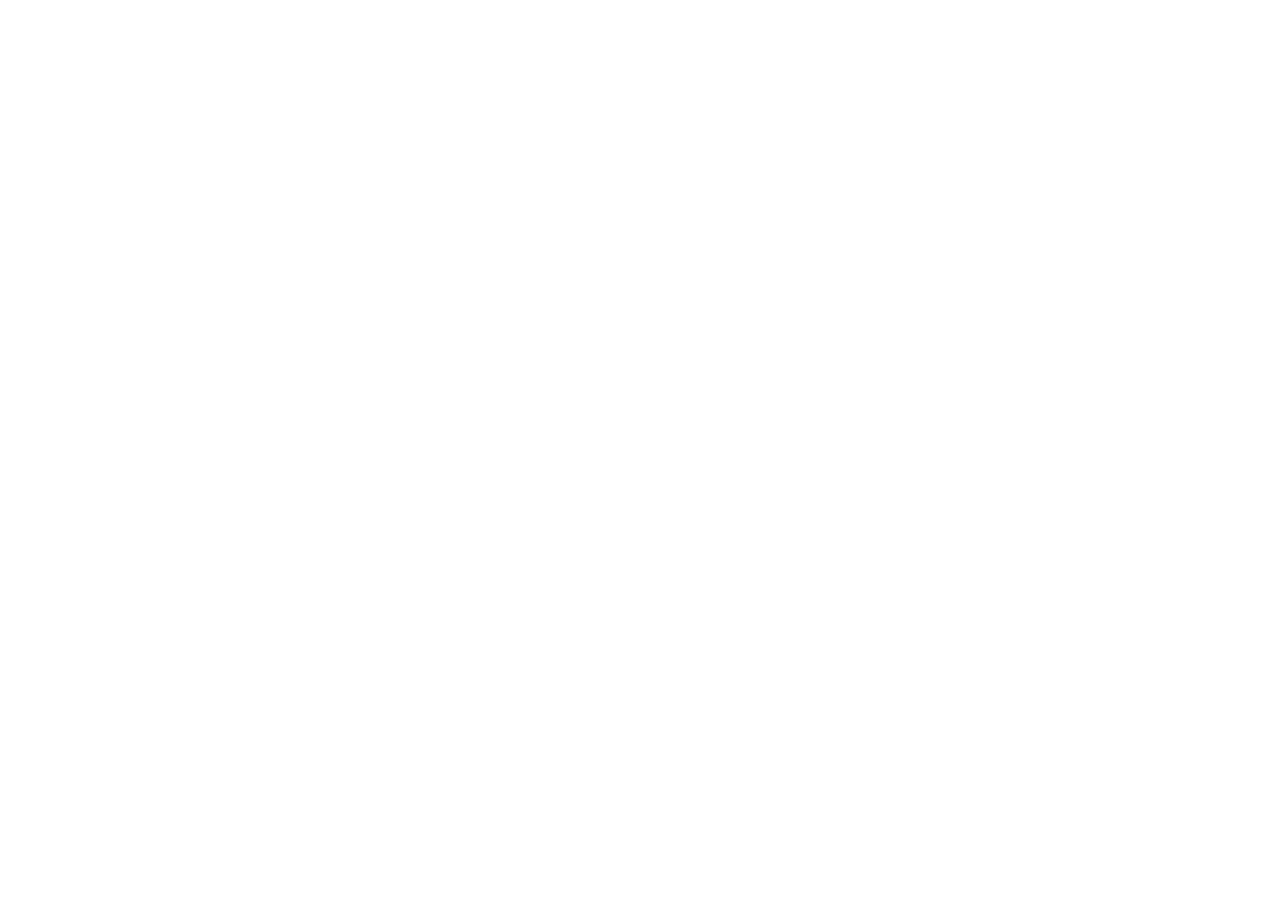
==== index.html @ 8da7e642 "0commit" ====
<!DOCTYPE html>
<html lang="en">
<head>
    <meta charset="UTF-8">
    <meta http-equiv="X-UA-Compatible" content="IE=edge">
    <meta name="viewport" content="width=device-width, initial-scale=1.0">
    <title>Document</title>
</head>
<body>
    
</body>
</html>
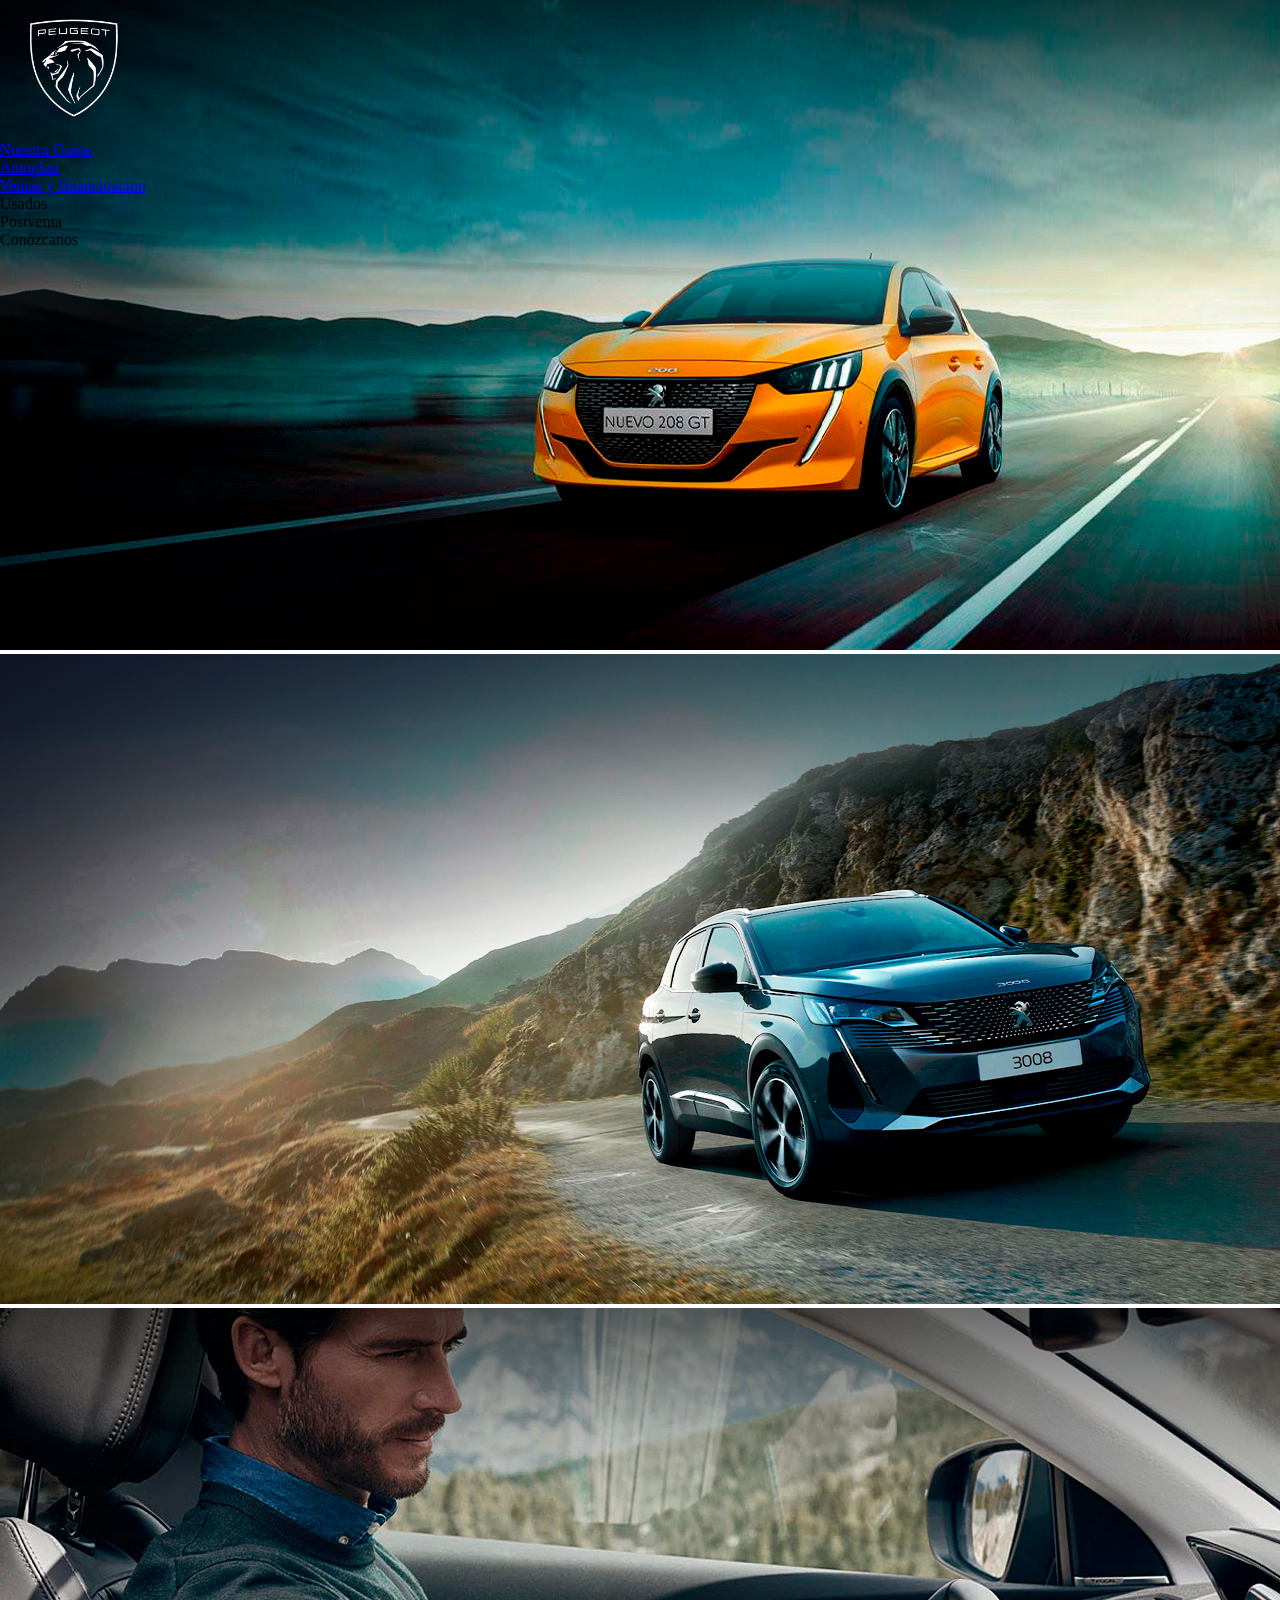
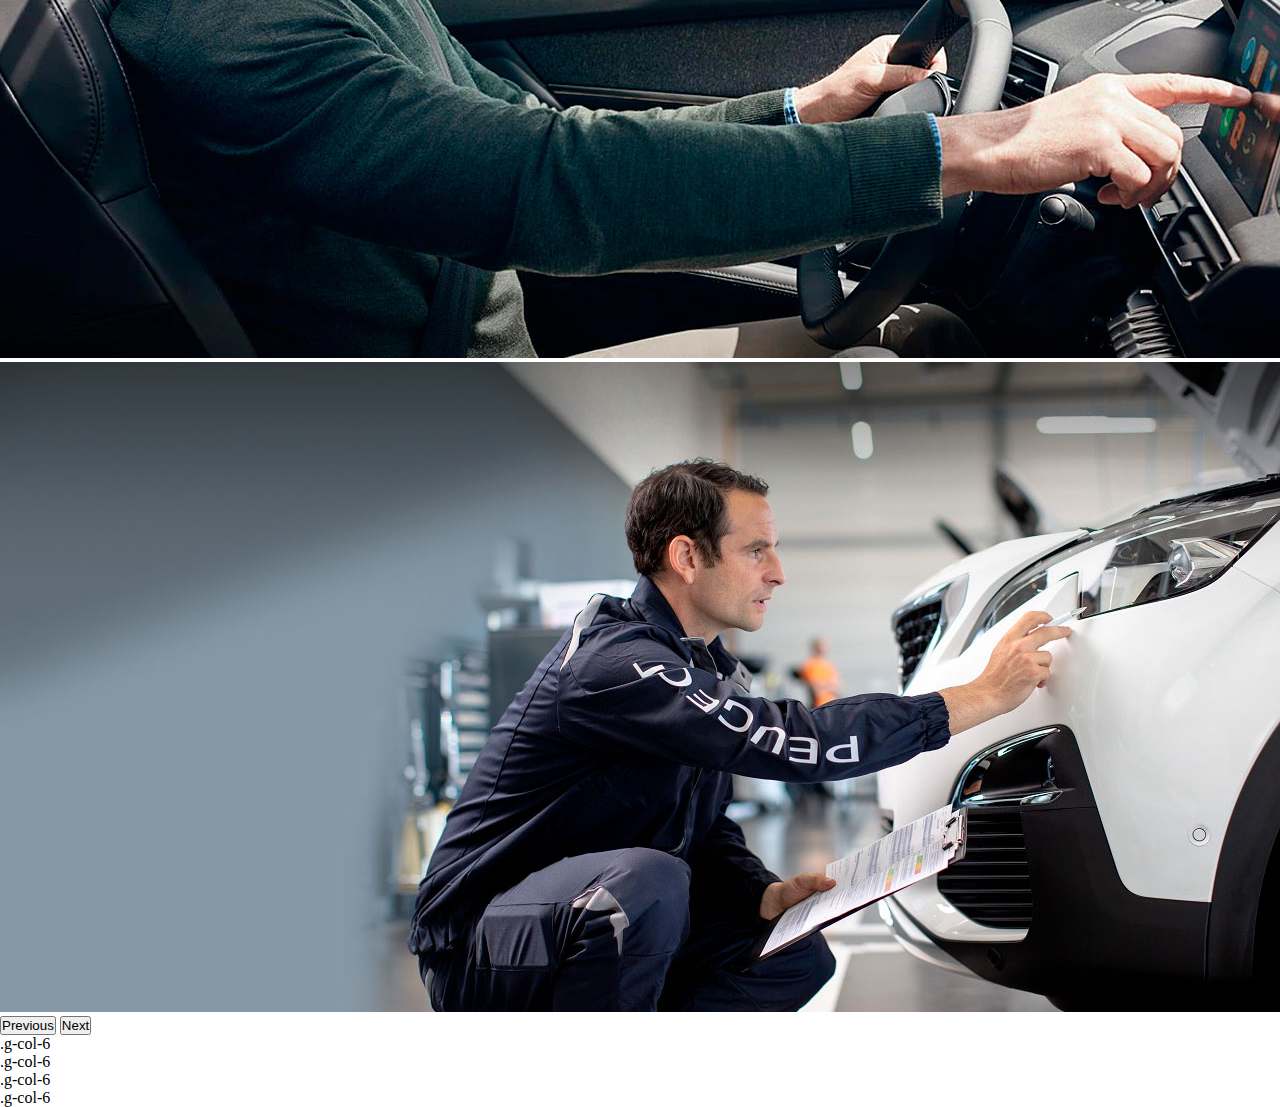
==== commit b09fd446: "1commit" ====
--- a/index.html
+++ b/index.html
@@ -4,9 +4,71 @@
     <meta charset="UTF-8">
     <meta http-equiv="X-UA-Compatible" content="IE=edge">
     <meta name="viewport" content="width=device-width, initial-scale=1.0">
-    <title>Document</title>
+    <link rel="icon" type="image/png" href="images/logo.png">
+    <link href="https://cdn.jsdelivr.net/npm/bootstrap@5.1.3/dist/css/bootstrap.min.css" rel="stylesheet" integrity="sha384-1BmE4kWBq78iYhFldvKuhfTAU6auU8tT94WrHftjDbrCEXSU1oBoqyl2QvZ6jIW3" crossorigin="anonymous">
+    <script src="https://cdn.jsdelivr.net/npm/bootstrap@5.1.3/dist/js/bootstrap.bundle.min.js" integrity="sha384-ka7Sk0Gln4gmtz2MlQnikT1wXgYsOg+OMhuP+IlRH9sENBO0LRn5q+8nbTov4+1p" crossorigin="anonymous"></script>
+    <link rel="stylesheet" href="index.css">
+    <title>Peugeot</title>
 </head>
 <body>
-    
+    <div class="container-fluid">
+        <nav class="nav">
+            <img src="images/logo.png" class="img-fluid " alt="...">
+            <ul class="list-group list-group-horizontal d-flex p-2 bd-highlight align-items-start">
+                <li class="list-group-item bg-transparent">
+                  <a class="nav-link" aria-current="page" href="#">Nuestra Gama</a>
+                </li>
+                <li class="list-group-item bg-transparent">
+                  <a class="nav-link" href="#">Autoplan</a>
+                </li>
+                <li class="list-group-item bg-transparent">
+                  <a class="nav-link" href="#">Ventas y financioacion</a>
+                </li>
+                <li class="list-group-item bg-transparent">
+                  <a class="nav-link">Usados</a>
+                </li>
+                <li class="list-group-item bg-transparent">
+                  <a class="nav-link">Postventa</a>
+                </li>
+                <li class="list-group-item bg-transparent">
+                  <a class="nav-link">Conózcanos</a>
+                </li>
+              </ul>
+        </nav>
+        <div id="carouselExampleControls" class="carousel slide" data-bs-ride="carousel">
+            <div class="carousel-inner">
+              <div class="carousel-item active">
+                <img src="images/208.jpg" class="d-block w-100" alt="...">
+              </div>
+              <div class="carousel-item">
+                <img src="images/3008.jpg" class="d-block w-100" alt="...">
+              </div>
+              <div class="carousel-item">
+                <img src="images/manejo.jpg" class="d-block w-100" alt="...">
+              </div>
+              <div class="carousel-item">
+                <img src="images/taller.jpg" class="d-block w-100" alt="...">
+              </div>
+            </div>
+            <button class="carousel-control-prev" type="button" data-bs-target="#carouselExampleControls" data-bs-slide="prev">
+              <span class="carousel-control-prev-icon" aria-hidden="true"></span>
+              <span class="visually-hidden">Previous</span>
+            </button>
+            <button class="carousel-control-next" type="button" data-bs-target="#carouselExampleControls" data-bs-slide="next">
+              <span class="carousel-control-next-icon" aria-hidden="true"></span>
+              <span class="visually-hidden">Next</span>
+            </button>
+          </div>
+    </div>
+    <main>  
+        <div class="grid">
+            <div class="g-col-6">.g-col-6</div>
+            <div class="g-col-6">.g-col-6</div>
+          
+            <div class="g-col-6">.g-col-6</div>
+            <div class="g-col-6">.g-col-6</div>
+          </div>
+    </main>
+
 </body>
 </html>--- a/index.css
+++ b/index.css
@@ -0,0 +1,18 @@
+*{
+    margin: 0;
+    padding: 0;
+    box-sizing: border-box;
+}
+
+
+.nav{
+    position: absolute;
+    z-index: 1;
+    top: 0;
+    left:0;
+
+}
+
+.nav img{
+    width: 140px;
+}
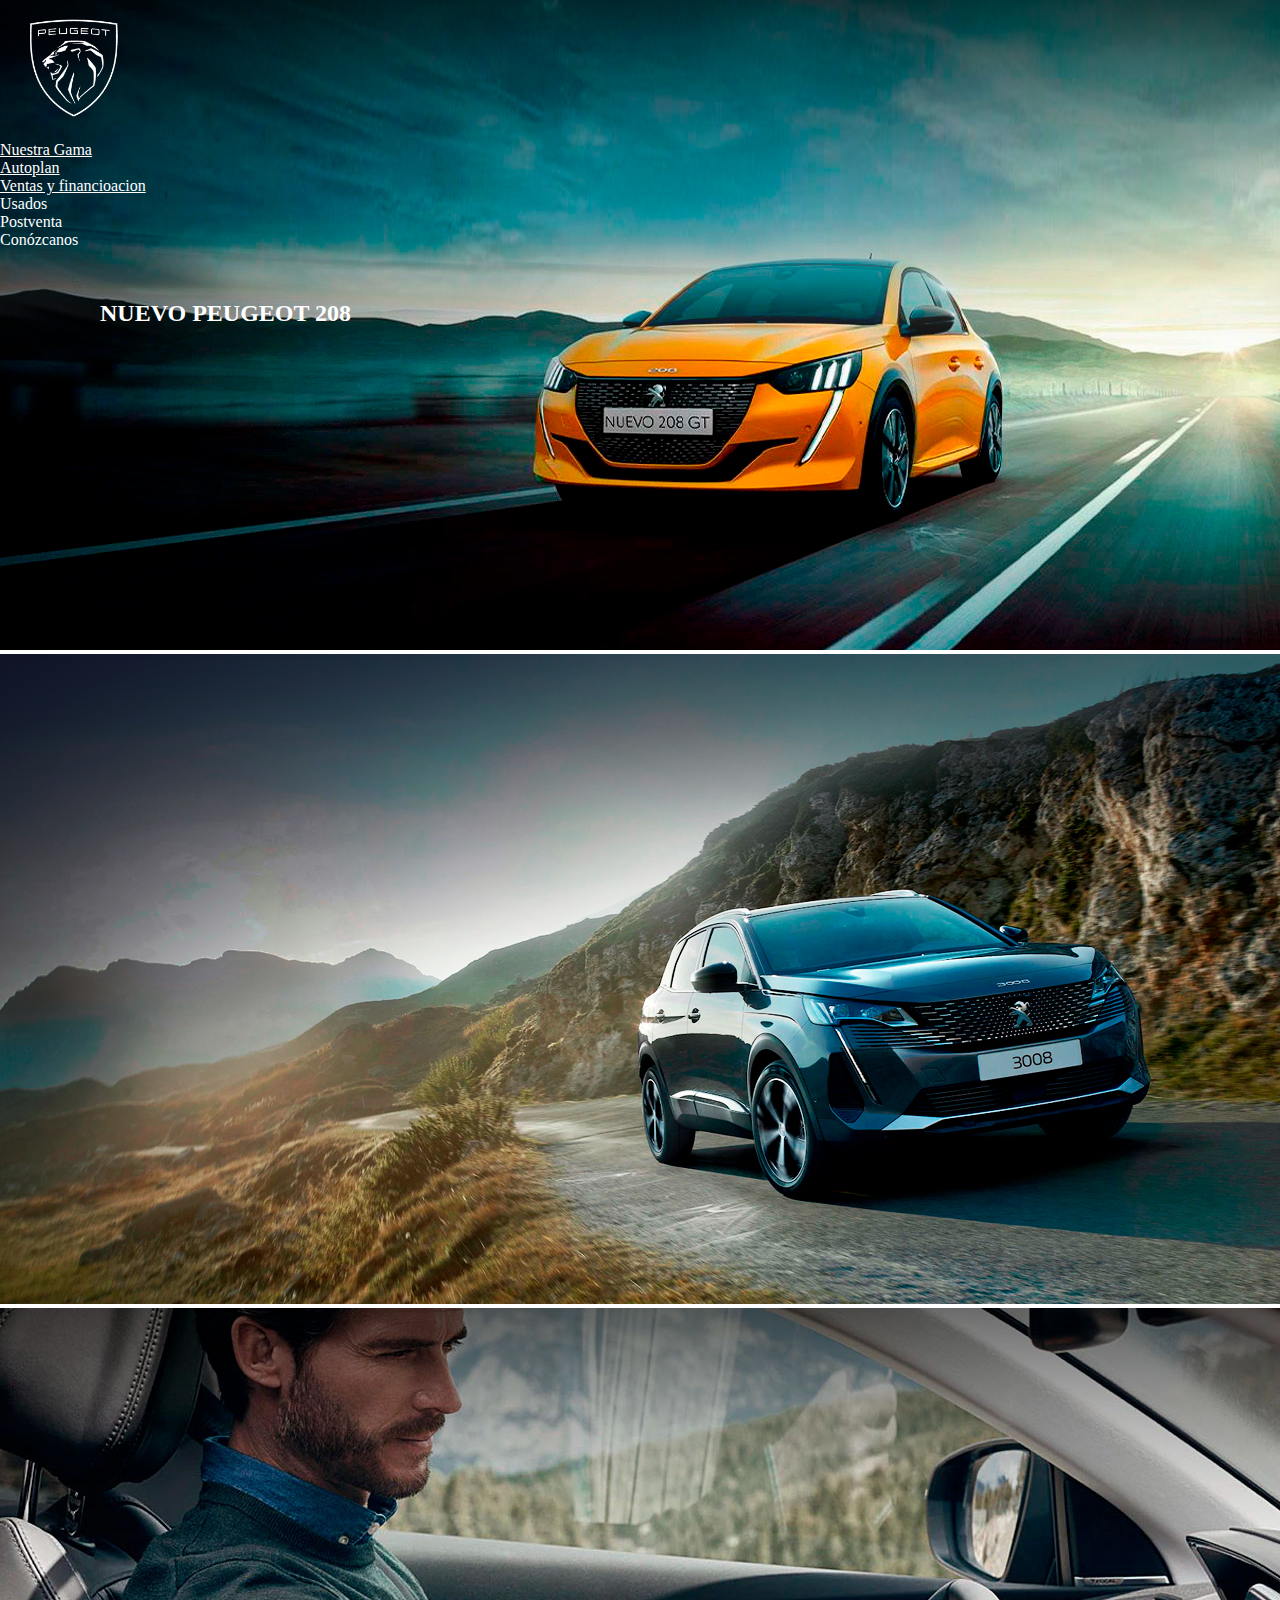
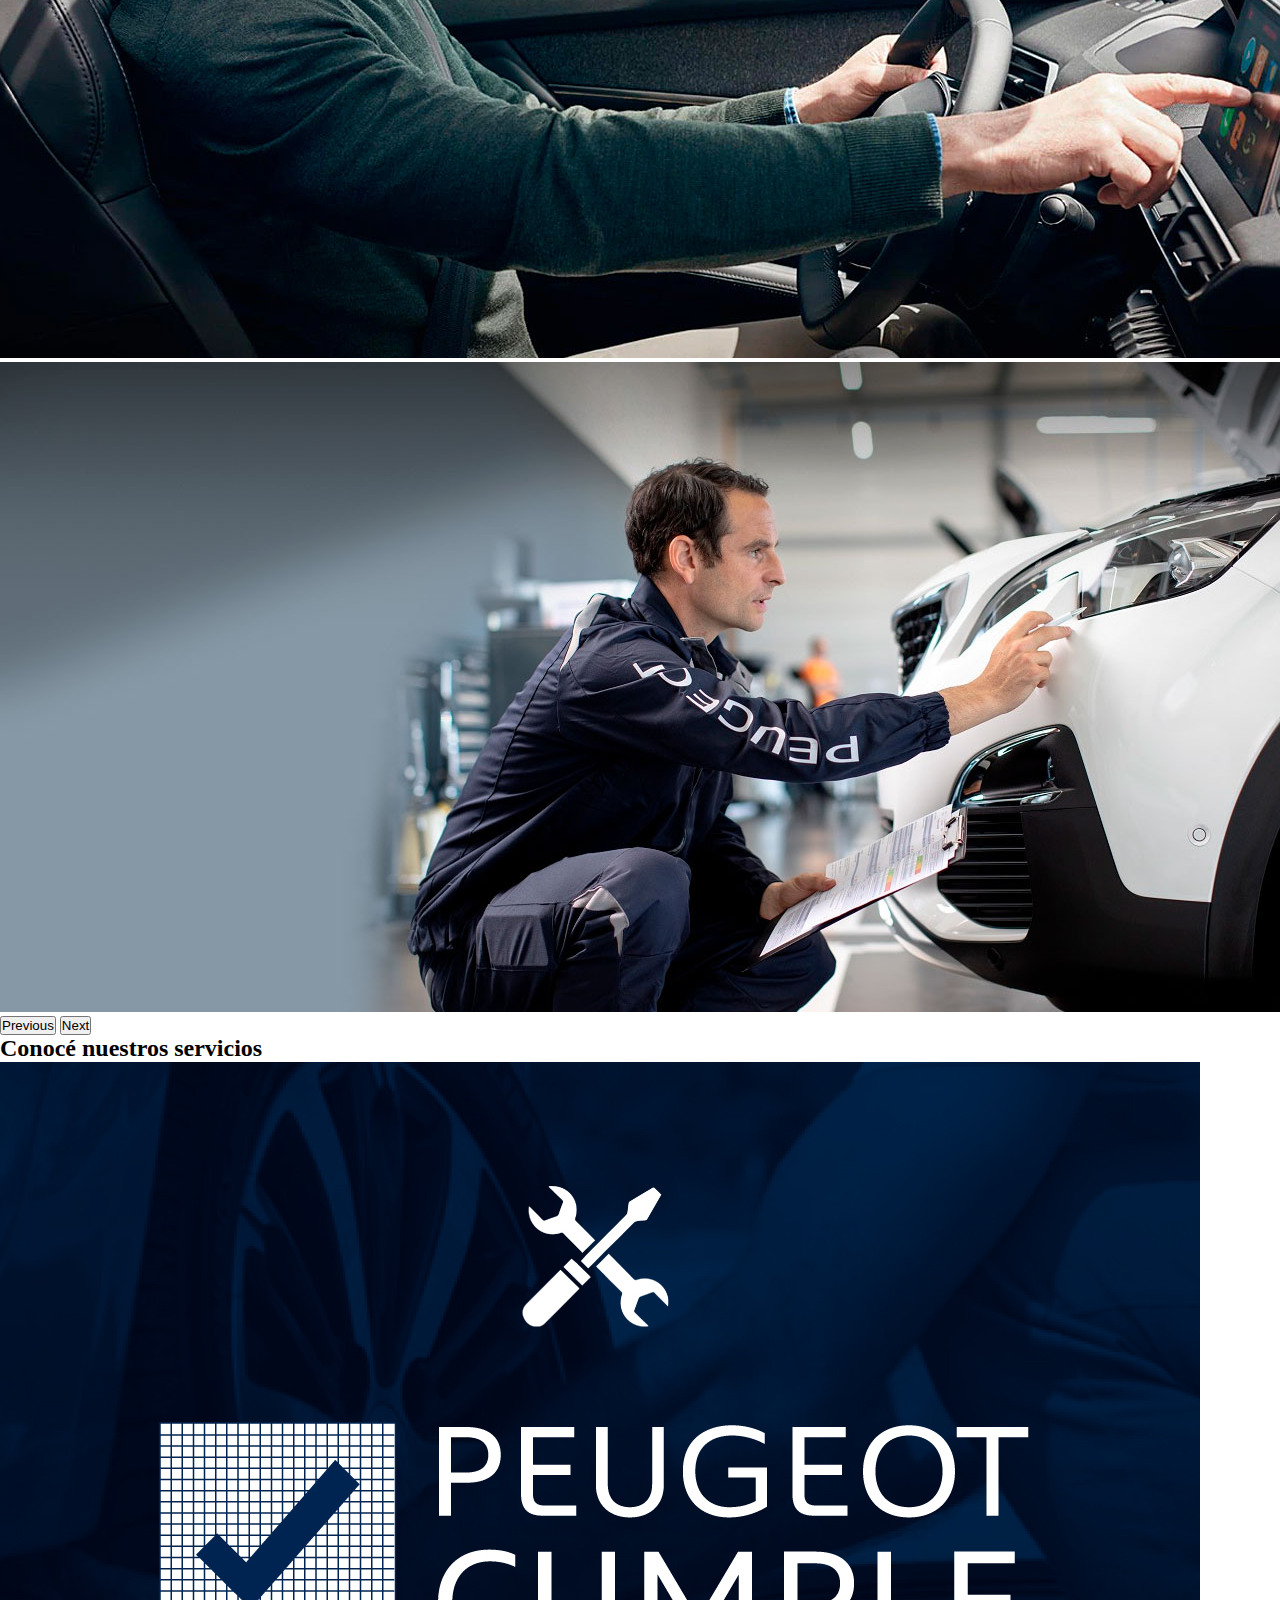
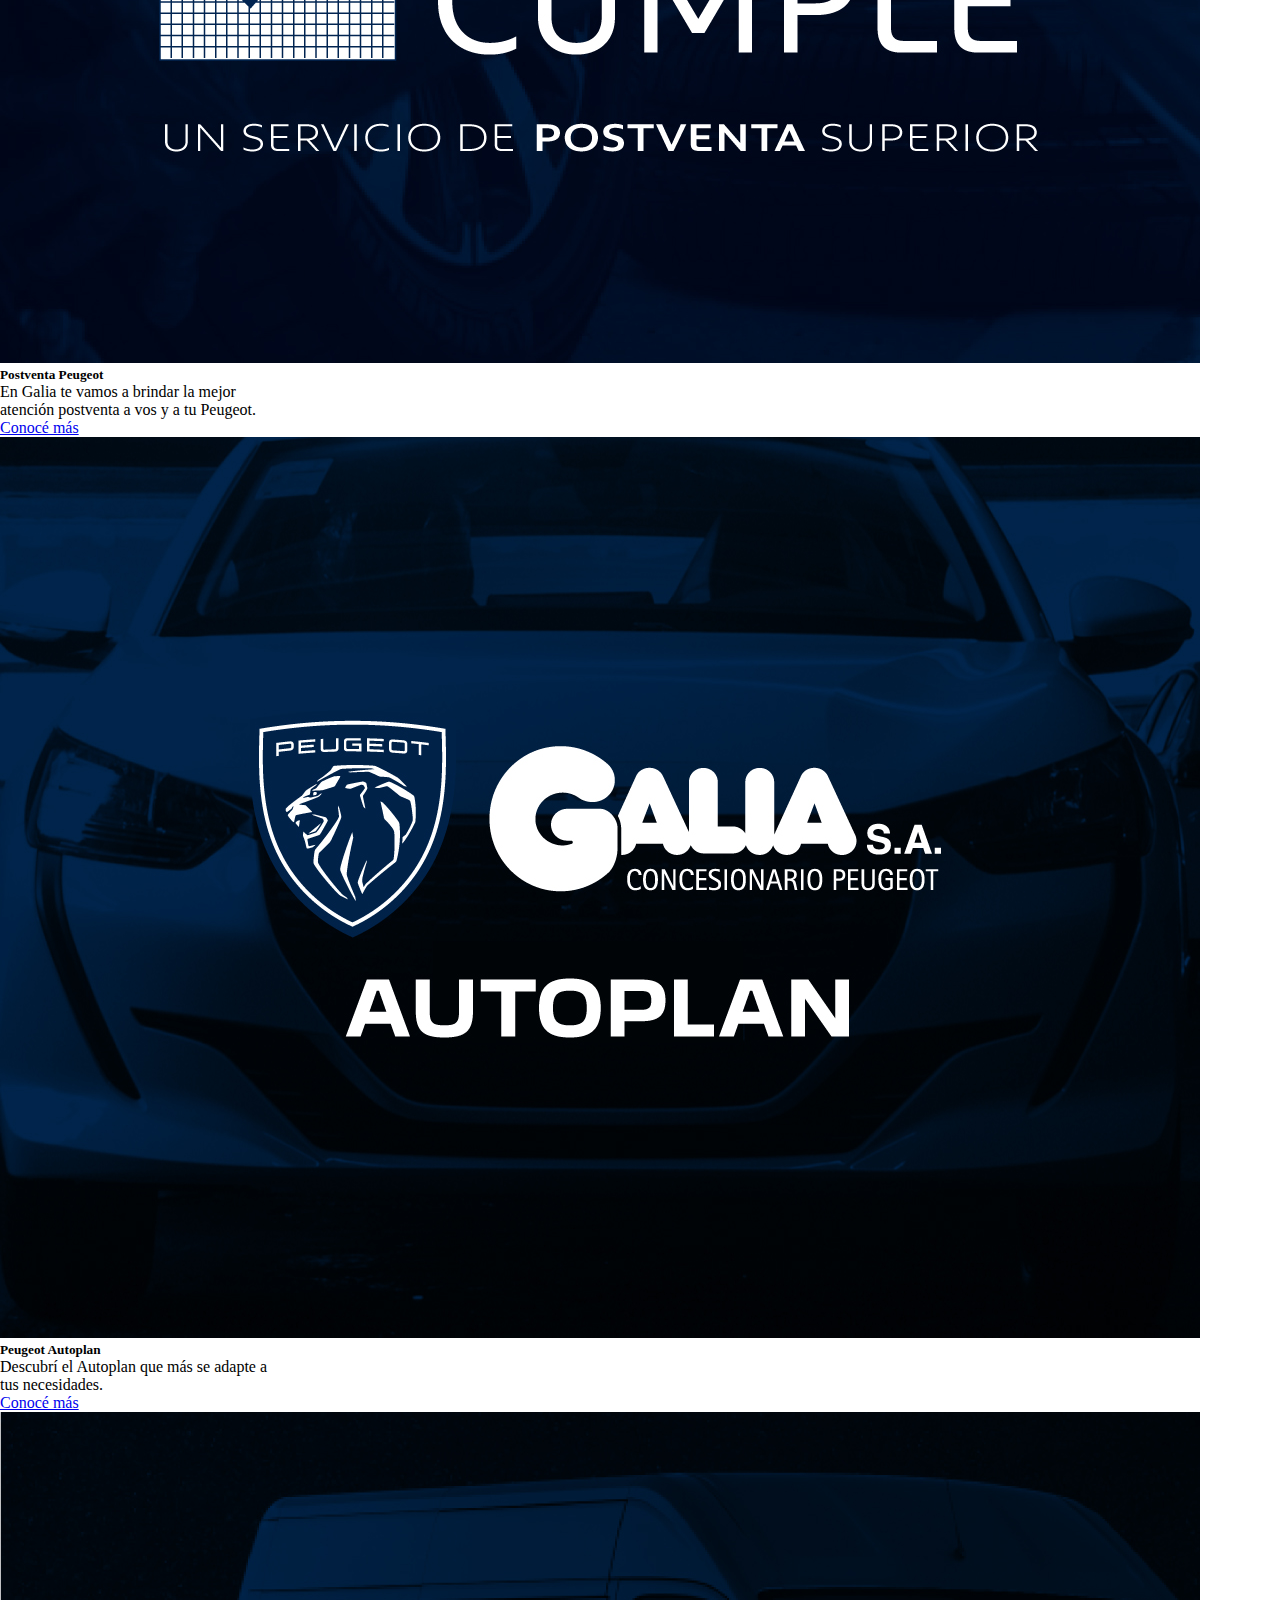
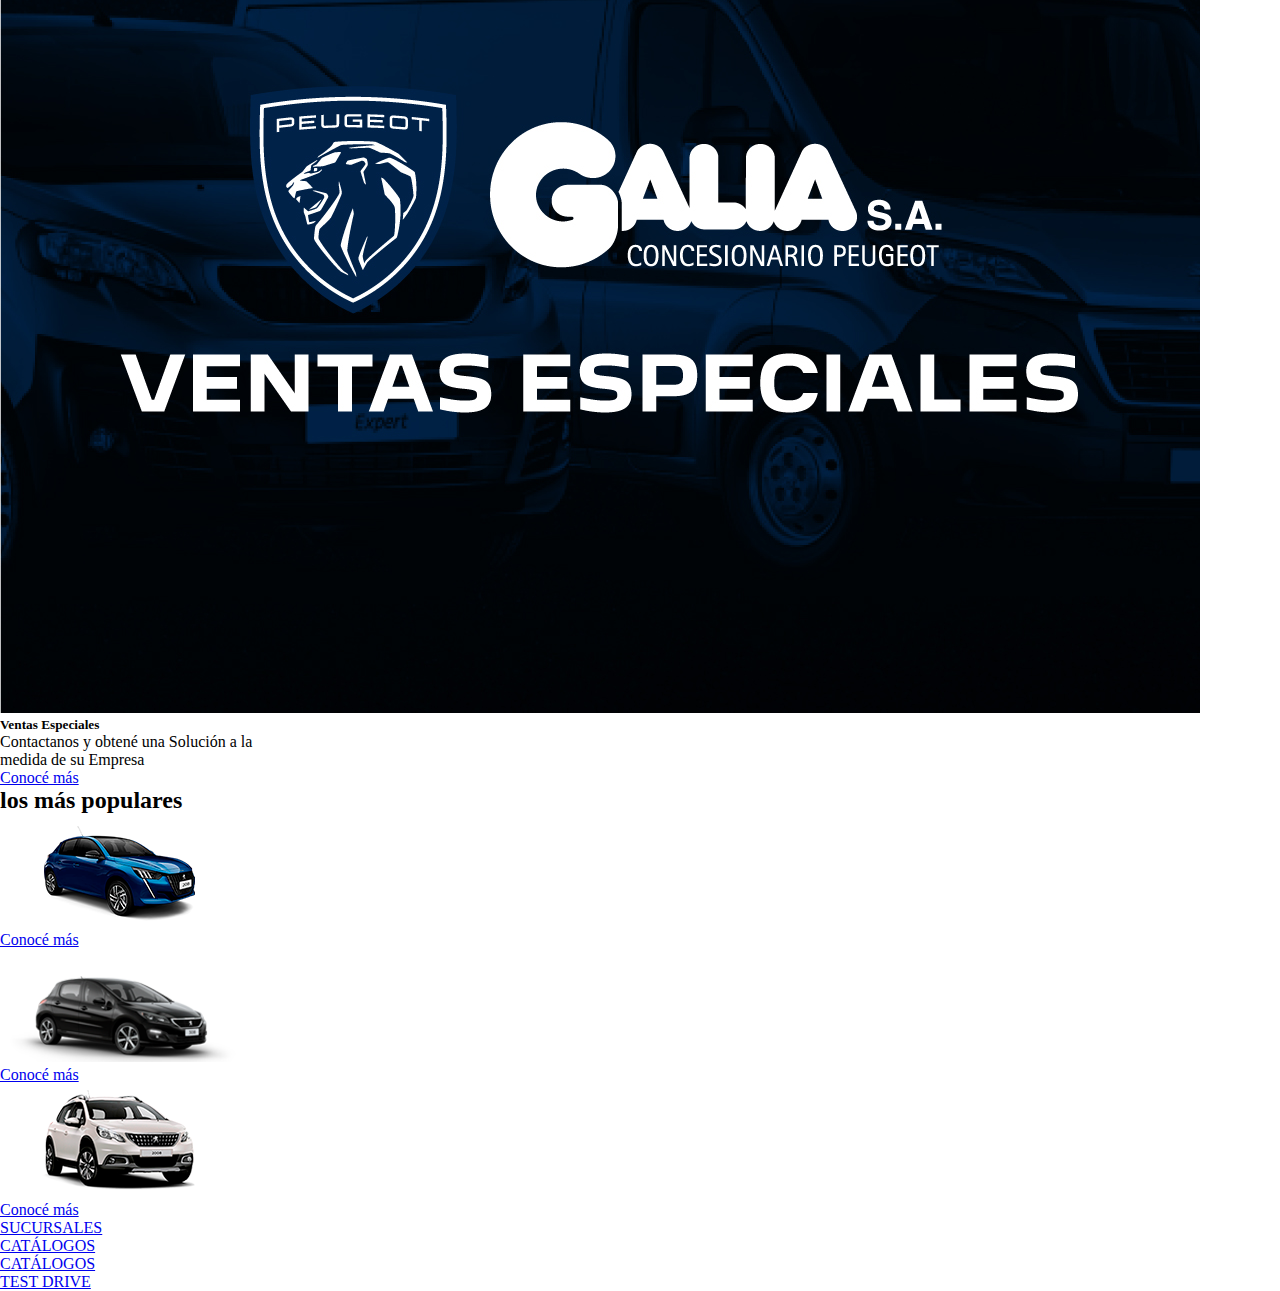
==== commit dd76b164: "2commit" ====
--- a/index.html
+++ b/index.html
@@ -12,7 +12,7 @@
 </head>
 <body>
     <div class="container-fluid">
-        <nav class="nav">
+        <nav class="nav hstack">
             <img src="images/logo.png" class="img-fluid " alt="...">
             <ul class="list-group list-group-horizontal d-flex p-2 bd-highlight align-items-start">
                 <li class="list-group-item bg-transparent">
@@ -35,6 +35,9 @@
                 </li>
               </ul>
         </nav>
+        <h2 class="textoImagen">
+            NUEVO PEUGEOT 208
+        </h2>
         <div id="carouselExampleControls" class="carousel slide" data-bs-ride="carousel">
             <div class="carousel-inner">
               <div class="carousel-item active">
@@ -60,15 +63,99 @@
             </button>
           </div>
     </div>
-    <main>  
-        <div class="grid">
-            <div class="g-col-6">.g-col-6</div>
-            <div class="g-col-6">.g-col-6</div>
-          
-            <div class="g-col-6">.g-col-6</div>
-            <div class="g-col-6">.g-col-6</div>
-          </div>
+    <main class="container-fluid">  
+        <h2  class="text-center text-uppercase mt-4">
+            Conocé nuestros servicios
+        </h2>
+        <div>
+            <div class="container-fluid m-5">
+                <div class="row">
+                  <div class="col">
+                    <div class="card" style="width: 18rem;">
+                        <img src="images/card1.jpg" class="card-img-top" alt="...">
+                        <div class="card-body">
+                          <h5 class="card-title">Postventa Peugeot</h5>
+                          <p class="card-text">En Galia te vamos a brindar la mejor atención postventa a vos y a tu Peugeot.</p>
+                          <a href="#" class="btn btn-primary">Conocé más</a>
+                        </div>
+                      </div>
+                  </div>
+                  <div class="col">
+                    <div class="card" style="width: 18rem;">
+                        <img src="images/card2.jpg" class="card-img-top" alt="...">
+                        <div class="card-body">
+                          <h5 class="card-title">Peugeot Autoplan</h5>
+                          <p class="card-text">Descubrí el Autoplan que más se adapte a tus necesidades.</p>
+                          <a href="#" class="btn btn-primary">Conocé más</a>
+                        </div>
+                      </div>
+                  </div>
+                  <div class="col">
+                    <div class="card" style="width: 18rem;">
+                        <img src="images/card3.jpg" class="card-img-top" alt="...">
+                        <div class="card-body">
+                          <h5 class="card-title">Ventas Especiales</h5>
+                          <p class="card-text">Contactanos y obtené una Solución a la medida de su Empresa</p>
+                          <a href="#" class="btn btn-primary">Conocé más</a>
+                        </div>
+                      </div>
+                  </div>
+                </div>
+              </div>
+        </div>
+        <h2  class="text-center text-uppercase mt-4">
+            los más populares
+        </h2>
+        <div>
+            <div class="container-fluid m-5">
+                <div class="row">
+                  <div class="col">
+                    <div class="card" style="width: 18rem;">
+                        <img src="images/card4.png" class="card-img-top" alt="...">
+                        <div class="card-body">
+                            <a href="#" class="btn btn-primary">Conocé más</a>
+                        </div>
+                      </div>
+                  </div>
+                  <div class="col">
+                    <div class="card" style="width: 18rem;">
+                        <img src="images/card5.png" class="card-img-top" alt="...">
+                        <div class="card-body">
+                            <a href="#" class="btn btn-primary">Conocé más</a>
+                        </div>
+                      </div>
+                  </div>
+                  <div class="col">
+                    <div class="card" style="width: 18rem;">
+                        <img src="images/card6.png" class="card-img-top" alt="...">
+                        <div class="card-body">
+                            <a href="#" class="btn btn-primary">Conocé más</a>
+                        </div>
+                      </div>
+                  </div>
+                </div>
+              </div>
+        </div>
     </main>
-
+    <footer class="container-fluid">
+        <nav class="navbar navbar-expand-lg bg-black">
+            <div class="container-fluid">
+                <ul class="navbar-nav mx-auto">
+                  <li class="nav-item">
+                    <a class="nav-link text-light" href="#">SUCURSALES</a>
+                  </li>
+                  <li class="nav-item">
+                    <a class="nav-link text-light" href="#">CATÁLOGOS</a>
+                  </li>
+                  <li class="nav-item">
+                    <a class="nav-link text-light" href="#">CATÁLOGOS</a>
+                  </li>
+                  <li class="nav-item">
+                    <a class="nav-link text-light" href="#">TEST DRIVE</a>
+                  </li>
+                </ul>
+            </div>
+          </nav>
+    </footer>
 </body>
 </html>--- a/index.css
+++ b/index.css
@@ -16,3 +16,15 @@
 .nav img{
     width: 140px;
 }
+
+.nav ul li a{
+    color: white;
+}
+
+.textoImagen{
+    position: absolute;
+    z-index: 1;
+    top: 300px;
+    left: 100px;
+    color: white;
+}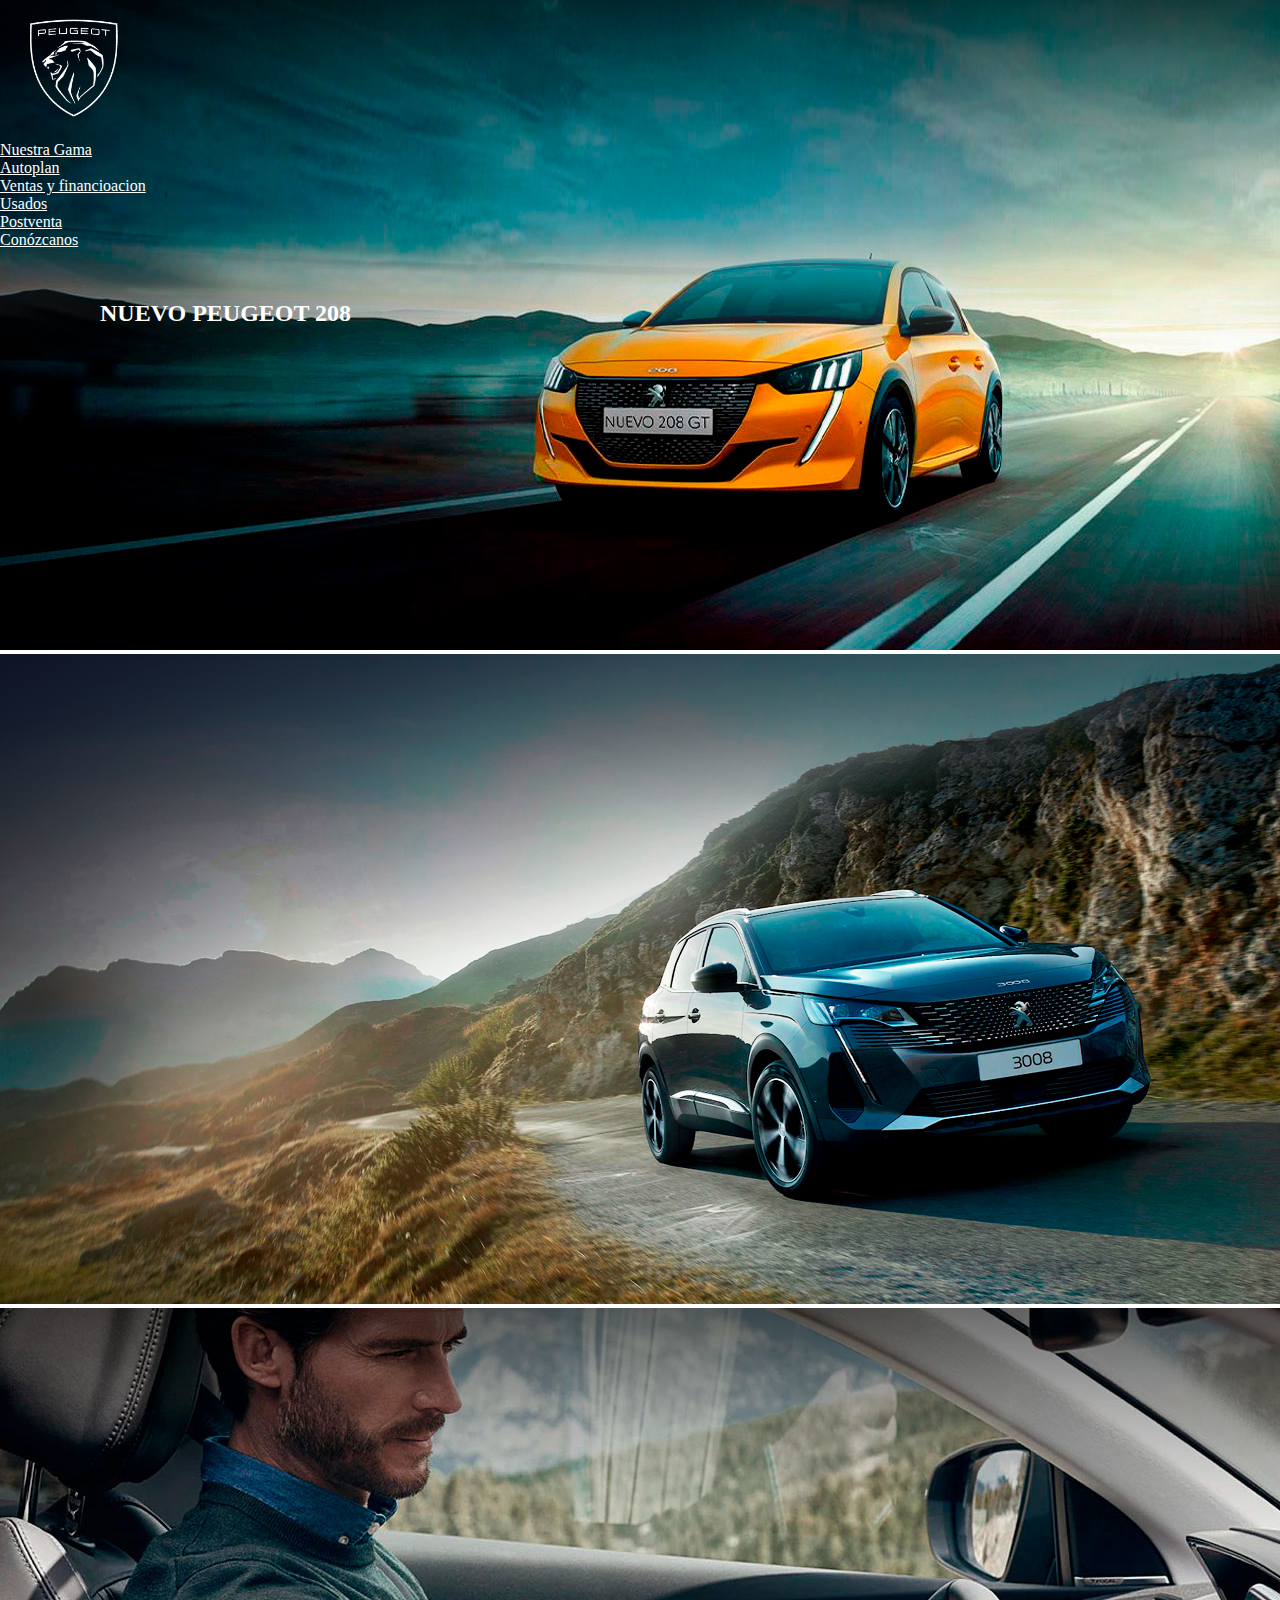
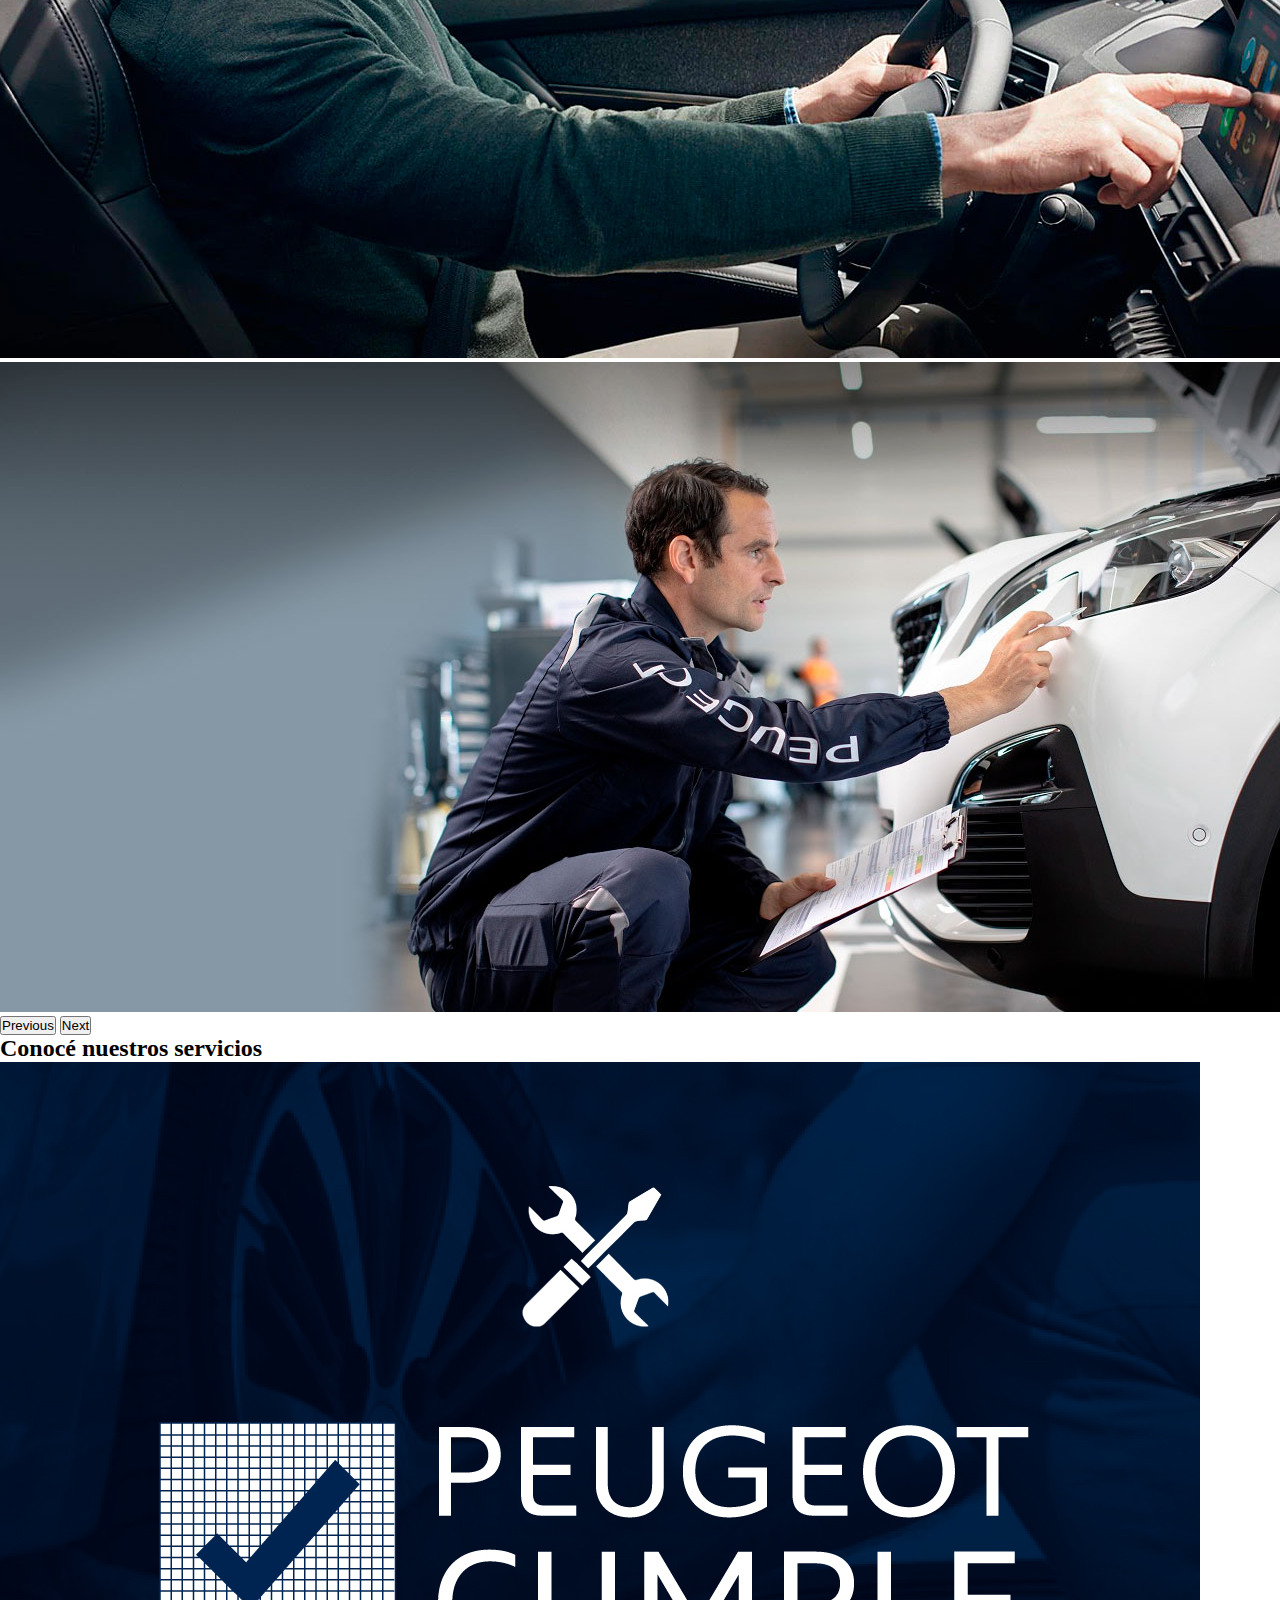
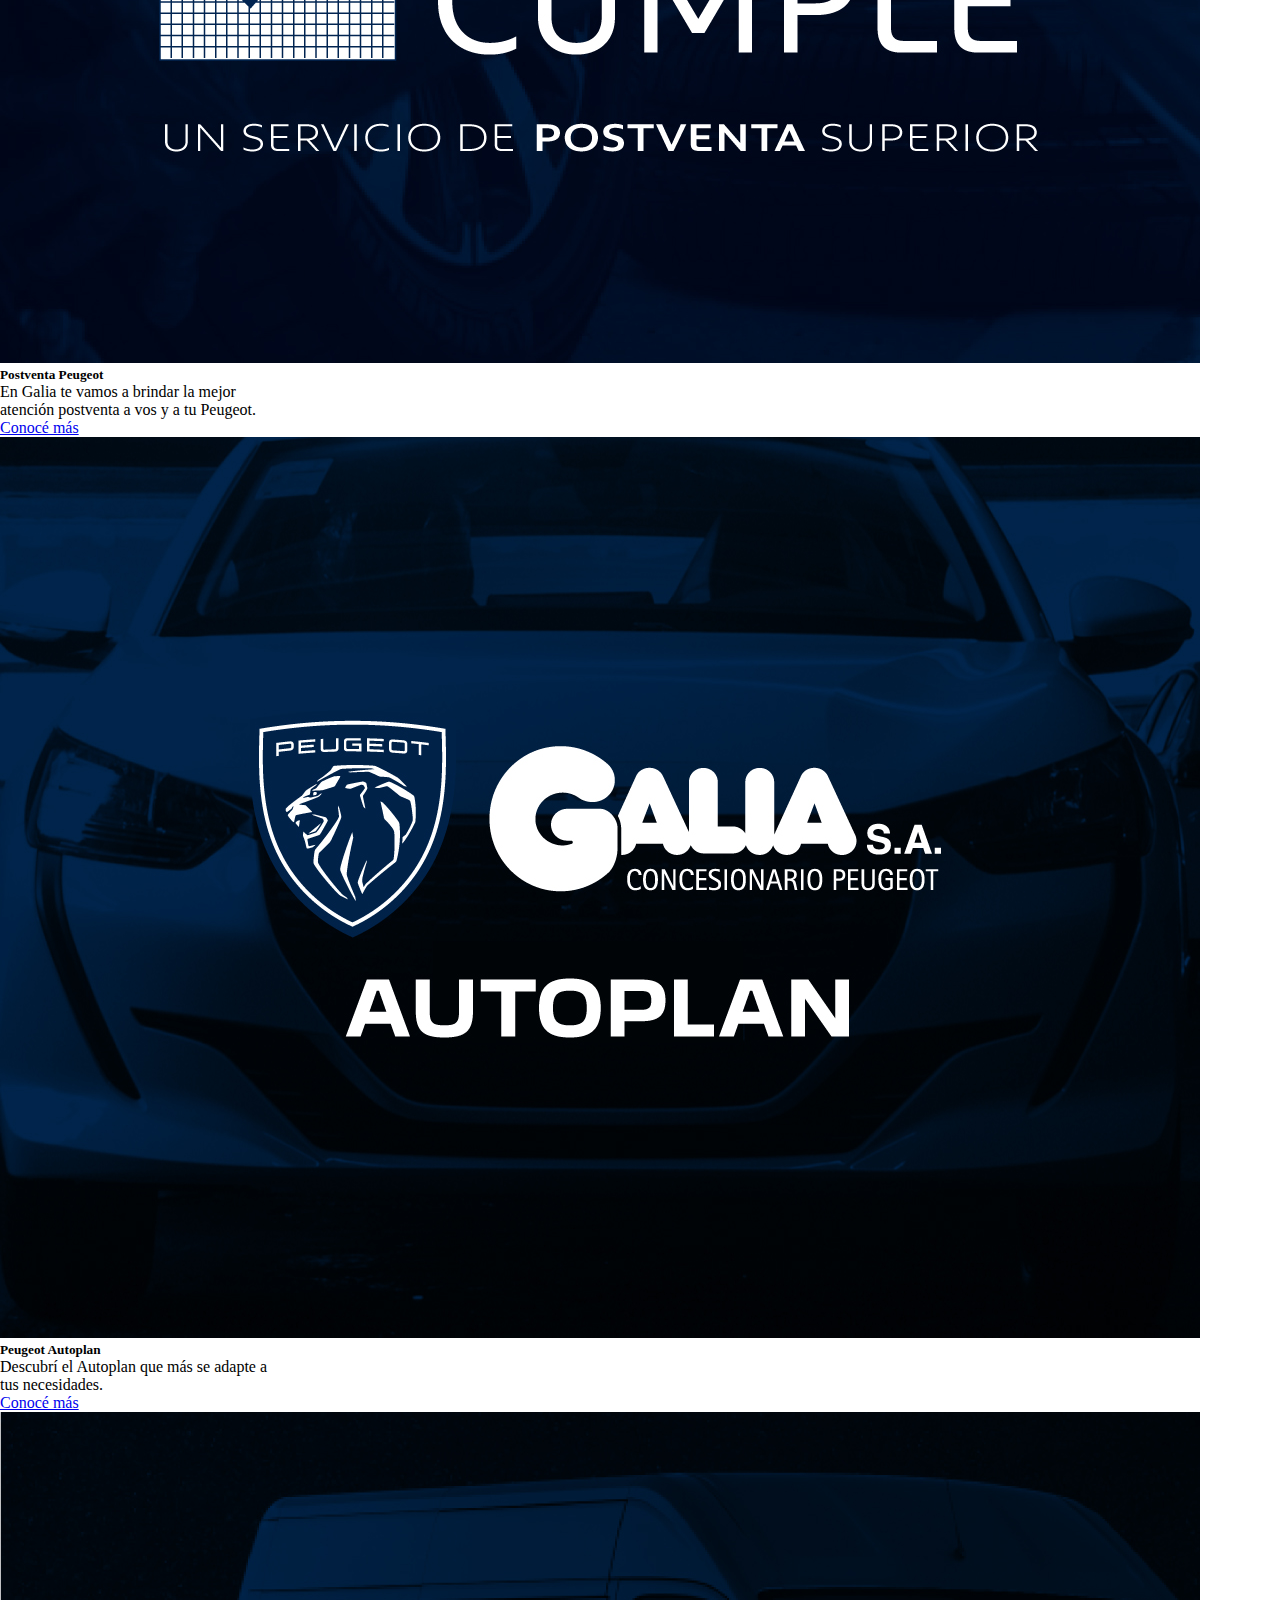
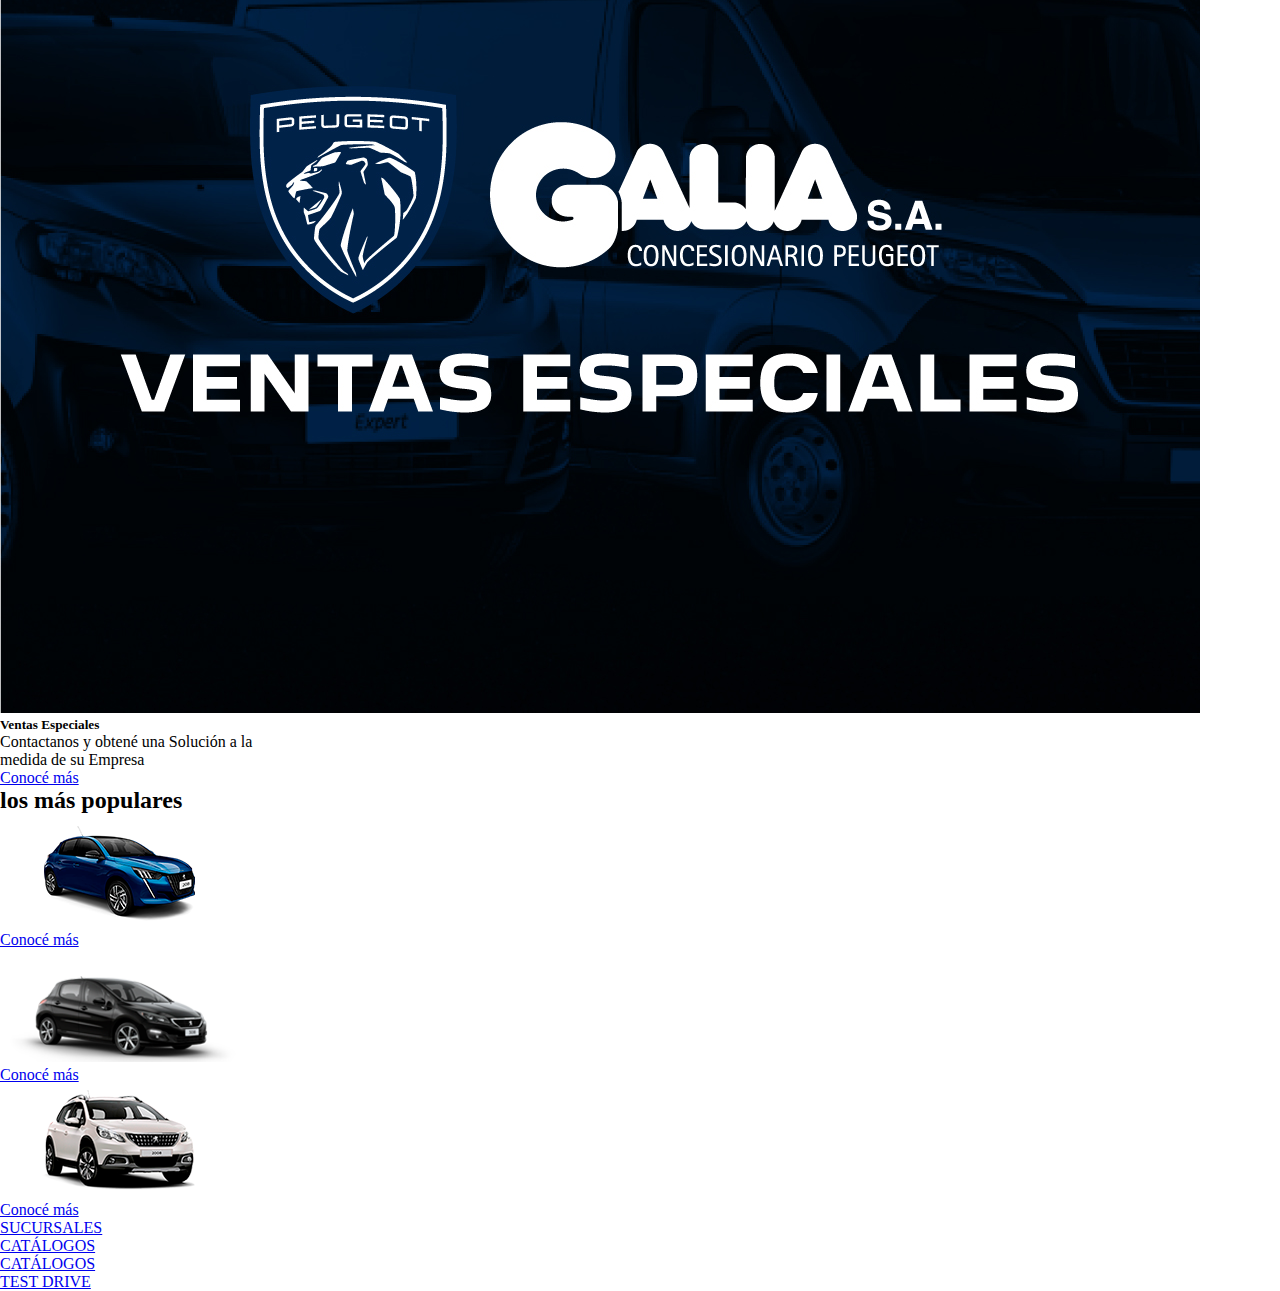
==== commit f92249d7: "3commit" ====
--- a/index.html
+++ b/index.html
@@ -12,26 +12,26 @@
 </head>
 <body>
     <div class="container-fluid">
-        <nav class="nav hstack">
+        <nav class=" container-fluid nav hstack">
             <img src="images/logo.png" class="img-fluid " alt="...">
-            <ul class="list-group list-group-horizontal d-flex p-2 bd-highlight align-items-start">
+            <ul class="container-fluid list-group list-group-horizontal d-flex p-2 bd-highlight align-items-start">
                 <li class="list-group-item bg-transparent">
-                  <a class="nav-link" aria-current="page" href="#">Nuestra Gama</a>
+                  <a class="nav-link" href="codigo/nuestraGama.html">Nuestra Gama</a>
                 </li>
-                <li class="list-group-item bg-transparent">
-                  <a class="nav-link" href="#">Autoplan</a>
+                <li class=" list-group-item bg-transparent">
+                  <a class="nav-link" href="codigo/autoplan.html">Autoplan</a>
                 </li>
-                <li class="list-group-item bg-transparent">
-                  <a class="nav-link" href="#">Ventas y financioacion</a>
+                <li class=" list-group-item bg-transparent">
+                  <a class="nav-link" href="codigo/ventasYFinanciacion.html">Ventas y financioacion</a>
                 </li>
-                <li class="list-group-item bg-transparent">
-                  <a class="nav-link">Usados</a>
+                <li class=" list-group-item bg-transparent">
+                  <a class="nav-link" href="codigo/Usados.html">Usados</a>
                 </li>
-                <li class="list-group-item bg-transparent">
-                  <a class="nav-link">Postventa</a>
+                <li class=" list-group-item bg-transparent">
+                  <a class="nav-link" href="codigo/postventa.html">Postventa</a>
                 </li>
-                <li class="list-group-item bg-transparent">
-                  <a class="nav-link">Conózcanos</a>
+                <li class=" list-group-item bg-transparent">
+                  <a class="nav-link" href="codigo/conozcanos.html">Conózcanos</a>
                 </li>
               </ul>
         </nav>
--- a/index.css
+++ b/index.css
@@ -7,7 +7,7 @@
 
 .nav{
     position: absolute;
-    z-index: 1;
+    z-index: 2;
     top: 0;
     left:0;
 
